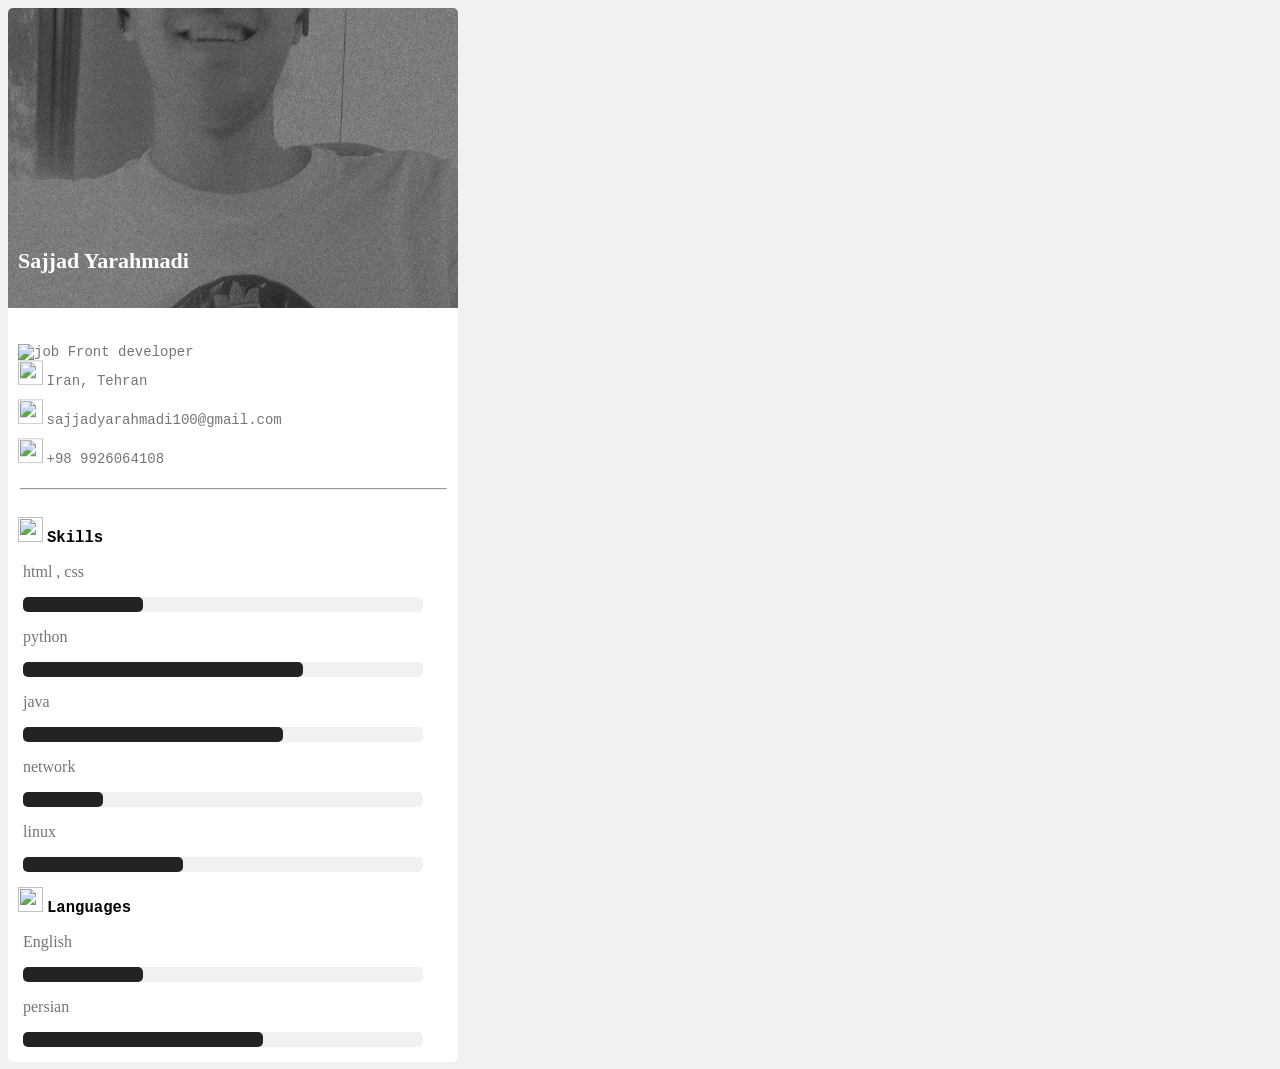
==== index.html @ 77a08354 "Add files via upload" ====
<!DOCTYPE html>
<html lang="en">

<head>
    <meta charset="UTF-8">
    <meta name="viewport" content="width=device-width, initial-scale=1.0">
    <title>CV</title>
    <link rel="stylesheet" href="index.css">

</head>

<body>
    <div class="parent">

        <div class="information">
            <div class="box-1">

                <div class="profile">
                    <img src="photo12914999330.jpg" alt="profile">
                    <div class="profile-text"> Sajjad Yarahmadi</div>
                </div>
                <div class="box-text">
                    <div class="job box-i">
                        <samp>
                            <img src="https://img.icons8.com/?size=100&id=pzy6i0t99Qnt&format=png&color=000000"
                                alt="job" class="icon">
                        </samp>
                        <samp>Front developer</samp>
                    </div>

                    <div class="home box-i">
                        <samp><img src="https://img.icons8.com/?size=100&id=84005&format=png&color=000000" alt=""
                                class="icon"></samp>
                        <samp>Iran, Tehran</samp>
                    </div>

                    <div class="email box-i">
                        <samp><img src="https://img.icons8.com/?size=100&id=12623&format=png&color=000000" alt=""
                                class="icon"></samp>
                        <samp>sajjadyarahmadi100@gmail.com</samp>
                    </div>

                    <div class="number box-i">
                        <samp><img src="https://img.icons8.com/?size=100&id=85059&format=png&color=000000" alt=""
                                class="icon"></samp>
                        <samp>+98 9926064108</samp>
                    </div>
                </div>

            </div>
            <hr>
            <div class="box-2">

                <div class="skill">
                    <samp><img src="https://img.icons8.com/?size=100&id=124036&format=png&color=000000" alt=""
                            class="icon"></samp>
                    <samp>Skills</samp>
                </div>

                <div class="box-2-1">

                    <p>html , css</p>
                    <div class="parent-box-2">
                        <div class="child-box-2-1">

                        </div>
                    </div>

                    <p>python</p>
                    <div class="parent-box-2">
                        <div class="child-box-2-2">

                        </div>
                    </div>

                    <p>java</p>
                    <div class="parent-box-2">
                        <div class="child-box-2-3">

                        </div>
                    </div>

                    <p>network</p>
                    <div class="parent-box-2">
                        <div class="child-box-2-4">

                        </div>
                    </div>

                    <p>linux</p>
                    <div class="parent-box-2">
                        <div class="child-box-2-5">

                        </div>
                    </div>


                </div>


            </div>
            <div class="box-3">
                <div class="Languages">
                    <samp>
                        <img src="https://img.icons8.com/?size=100&id=124036&format=png&color=000000" alt=""
                            class="icon"></samp>

                    <samp>Languages</samp>
                </div>

                <div class="box-3-1">
                    <p>English</p>
                    <div class="parent-box-2">
                        <div class="child-box-3-1">

                        </div>
                    </div>

                    <p>persian</p>
                    <div class="parent-box-2">
                        <div class="child-box-3-2">

                        </div>
                    </div>



                </div>
            </div>

        </div>

    </div>
</body>

</html>
---- index.css ----
.parent {
    display: flex;
}

body {
    background-color: #f1f1f1;
}

.information {
    width: 450px;
    background-color: #ffff;
    box-shadow: 40px;
    align-items: center;
    border-radius: 5px;
}

.profile img {
    width: 450px;
    height: 300px;
    border-radius: 5px 5px 0 0;

}

.profile {
    position: relative;
    display: inline-block;
    width: 450px;
    height: 300px;

}

.profile-text {
    position: relative;
    top: -50%;
    left: 50%;
    transform: translate(-50%, 165%);
    font-size: 22px;
    font-weight: 700;
    color: #ffffff;
    padding: 10px;
    border-radius: 10px;
}

hr{
    color: #eeeeee;
    width: 425px;
    margin-top: -1px;
    margin-bottom: 27px;
}


.icon {
    width: 25px;
    height: 25px;
}

.box-text {
    margin-left: 10px;
}

.box-i {
    position: relative;
    top: -50%;
    left: 50%;
    transform: translate(-50%, -75%);
    color: #757575;
    margin-top: 10px;
    font-size: 14px;
}

.skill>samp ,  .Languages>samp {
    font-size: larger;
}

.skill , .Languages {
    margin: 10px;
    font-weight:600 ;
}

.box-2-1 , .box-3-1 {
    margin: 15px;
}

.box-2-1 p  , .box-3-1 p{
    color: #757575;
}

.parent-box-2 {
    height: 15px;
    width: 400px;
    background-color: #f1f1f1;
    border-radius: 5px;
}

.parent-box-2 div {
    background-color: #242222;
    border-radius: 5px;
    height: 15px;
}

.child-box-2-1 {
    width: 30%;
}

.child-box-2-2 {
    width: 70%;
}

.child-box-2-3 {
    width: 65%;
}

.child-box-2-4 {
    width: 20%;
}

.child-box-2-5 {
    width: 40%;
}

.child-box-3-1{
    width: 30%;
}
.child-box-3-2{
    width: 60%;
}
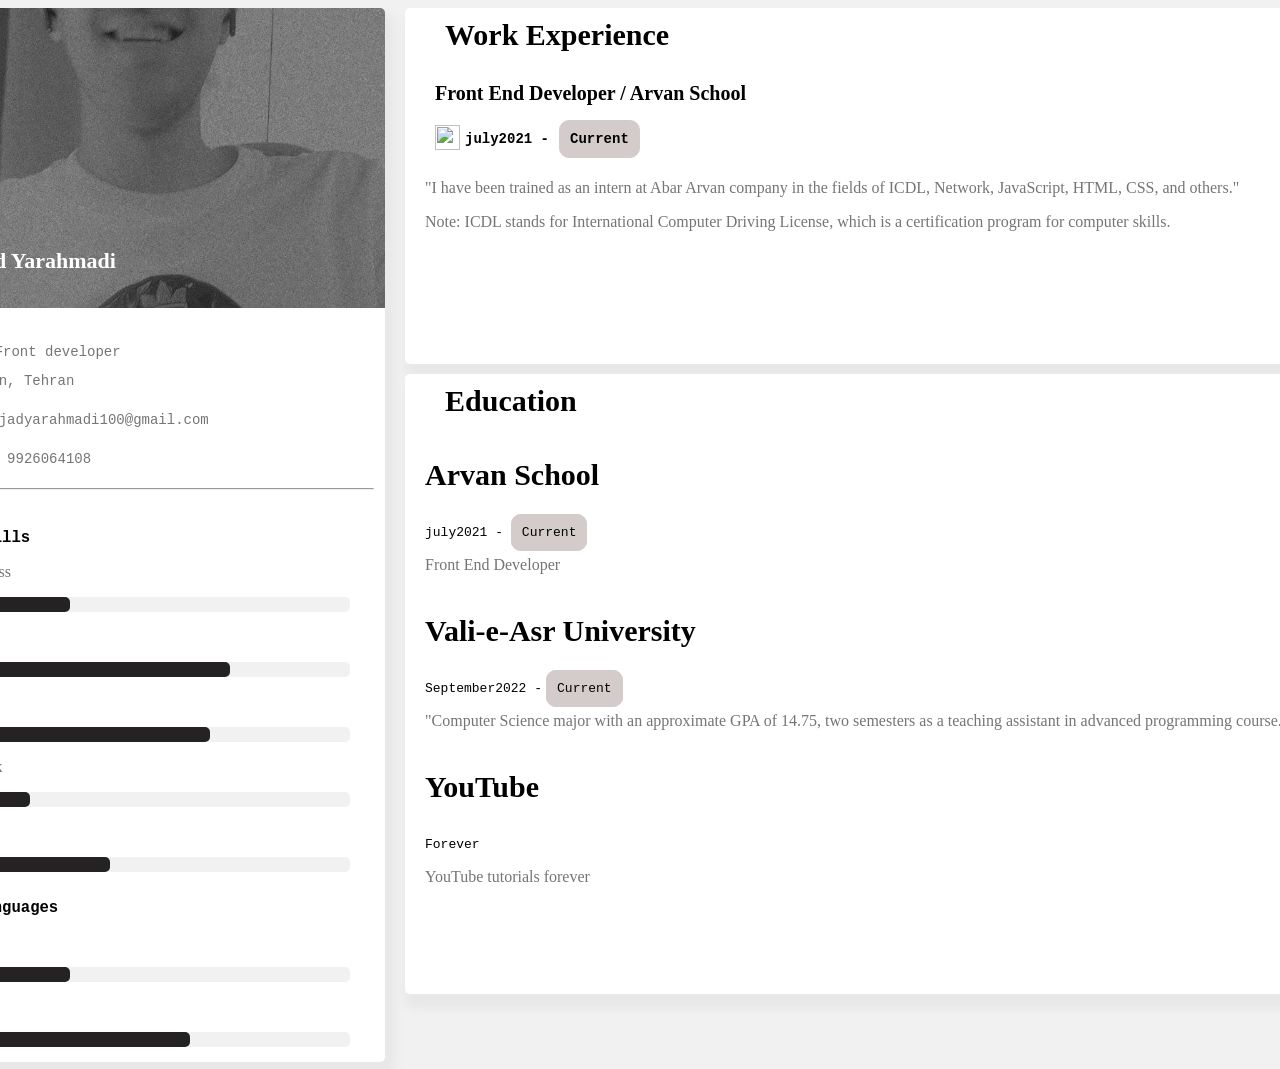
==== commit ffc8c5c3: "Add files via upload" ====
--- a/index.html
+++ b/index.html
@@ -130,6 +130,85 @@
 
         </div>
 
+        <div class="fader">
+            <div class="box-child-1">
+                <div class="Experience">
+                    <div class="Work">
+                        <div>
+                            <img src="https://img.icons8.com/?size=100&id=pR189ppqqdmB&format=png&color=000000"
+                                class="icon-1" alt="">
+                        </div>
+
+                        <div>
+                            Work Experience
+                        </div>
+
+                    </div>
+
+                    <div class="workTitle">
+                        Front End Developer / Arvan School
+                    </div>
+
+                    <div class="time">
+                        <div><img src="https://img.icons8.com/?size=100&id=10053&format=png&color=000000" class="icon"
+                                alt="">
+                        </div>
+                        <samp>july2021 - </samp>
+                        <samp class="border">Current</samp>
+                    </div>
+
+                    <div class="bio">
+                        <p>"I have been trained as an intern at Abar Arvan company in the fields of ICDL, Network,
+                            JavaScript, HTML, CSS, and others."
+                        </p>
+                        <p>
+                            Note: ICDL stands for International Computer Driving License, which is a certification
+                            program
+                            for computer skills.
+                        </p>
+
+                    </div>
+                </div>
+
+
+            </div>
+
+            <div class="box-child-2">
+                <div class="class">
+                    <div class="Education">
+                        <div>
+                            <img src="https://img.icons8.com/?size=100&id=124036&format=png&color=000000" class="icon-1"
+                                alt="">
+                        </div>
+                        <div>Education</div>
+                    </div>
+
+                    <div class="arvan school">
+                        <div>Arvan School</div>
+                        <samp>july2021 - </samp>
+                        <samp class="border">Current</samp>
+                        <p class="bio">Front End Developer</p>
+                    </div>
+
+                    <div class="University school">
+                        <div>Vali-e-Asr University</div>
+                        <samp>September2022 -</samp>
+                        <samp class="border">Current</samp>
+                        <p class="bio">"Computer Science major with an approximate GPA of 14.75, two semesters as a
+                            teaching
+                            assistant in advanced programming course."</p>
+                    </div>
+
+                    <div class="youtube school">
+                        <div>YouTube</div>
+                        <samp>Forever</samp>
+                        <p class="bio">YouTube tutorials forever</p>
+                    </div>
+                </div>
+
+            </div>
+        </div>
+
     </div>
 </body>
 
--- a/index.css
+++ b/index.css
@@ -1,5 +1,6 @@
 .parent {
     display: flex;
+    justify-content: center;
 }
 
 body {
@@ -9,7 +10,7 @@
 .information {
     width: 450px;
     background-color: #ffff;
-    box-shadow: 40px;
+    box-shadow: 5px 10px 10px 5px #e9e8e8;
     align-items: center;
     border-radius: 5px;
 }
@@ -41,7 +42,7 @@
     border-radius: 10px;
 }
 
-hr{
+hr {
     color: #eeeeee;
     width: 425px;
     margin-top: -1px;
@@ -68,20 +69,24 @@
     font-size: 14px;
 }
 
-.skill>samp ,  .Languages>samp {
+.skill>samp,
+.Languages>samp {
     font-size: larger;
 }
 
-.skill , .Languages {
+.skill,
+.Languages {
     margin: 10px;
-    font-weight:600 ;
-}
-
-.box-2-1 , .box-3-1 {
+    font-weight: 600;
+}
+
+.box-2-1,
+.box-3-1 {
     margin: 15px;
 }
 
-.box-2-1 p  , .box-3-1 p{
+.box-2-1 p,
+.box-3-1 p {
     color: #757575;
 }
 
@@ -118,10 +123,83 @@
     width: 40%;
 }
 
-.child-box-3-1{
+.child-box-3-1 {
     width: 30%;
 }
-.child-box-3-2{
+
+.child-box-3-2 {
     width: 60%;
 }
 
+.fader {}
+
+.box-child-1,
+.box-child-2 {
+    width: 910px;
+    height: 336px;
+    background-color: #ffff;
+    margin: 0 10px 10px 20px;
+    box-shadow: 5px 10px 10px 5px #e9e8e8;
+    padding: 10px;
+    border-radius: 5px;
+}
+
+.box-child-2 {
+    height: 600px;
+}
+
+.Work,
+.Education,
+.school div {
+    display: flex;
+    font-size: 30px;
+    font-weight: 700;
+    margin-bottom: 30px;
+    align-items: center;
+}
+
+.workTitle {
+    font-size: 20px;
+    font-weight: 600;
+    margin-bottom: 15px;
+    margin: 10px;
+
+}
+
+.time  {
+    font-size: 14px;
+    font-weight: 600;
+    margin: 10px;
+    align-items: center;
+    display: flex;
+}
+
+.time samp {
+    margin: 5px;
+}
+
+.border {
+    border: solid 0.5px #d4cbcb;
+    background-color: #d4cbcb;
+    border-radius: 10px;
+    padding: 10px;
+}
+
+.bio {
+    color: #757575;
+    margin-bottom: 10px;
+}
+
+.icon-1 {
+    width: 60px;
+    margin-right: 20px;
+}
+
+.class,
+.Experience {
+    margin-left: 10px;
+}
+
+.school{
+    margin-top: 40px;
+}
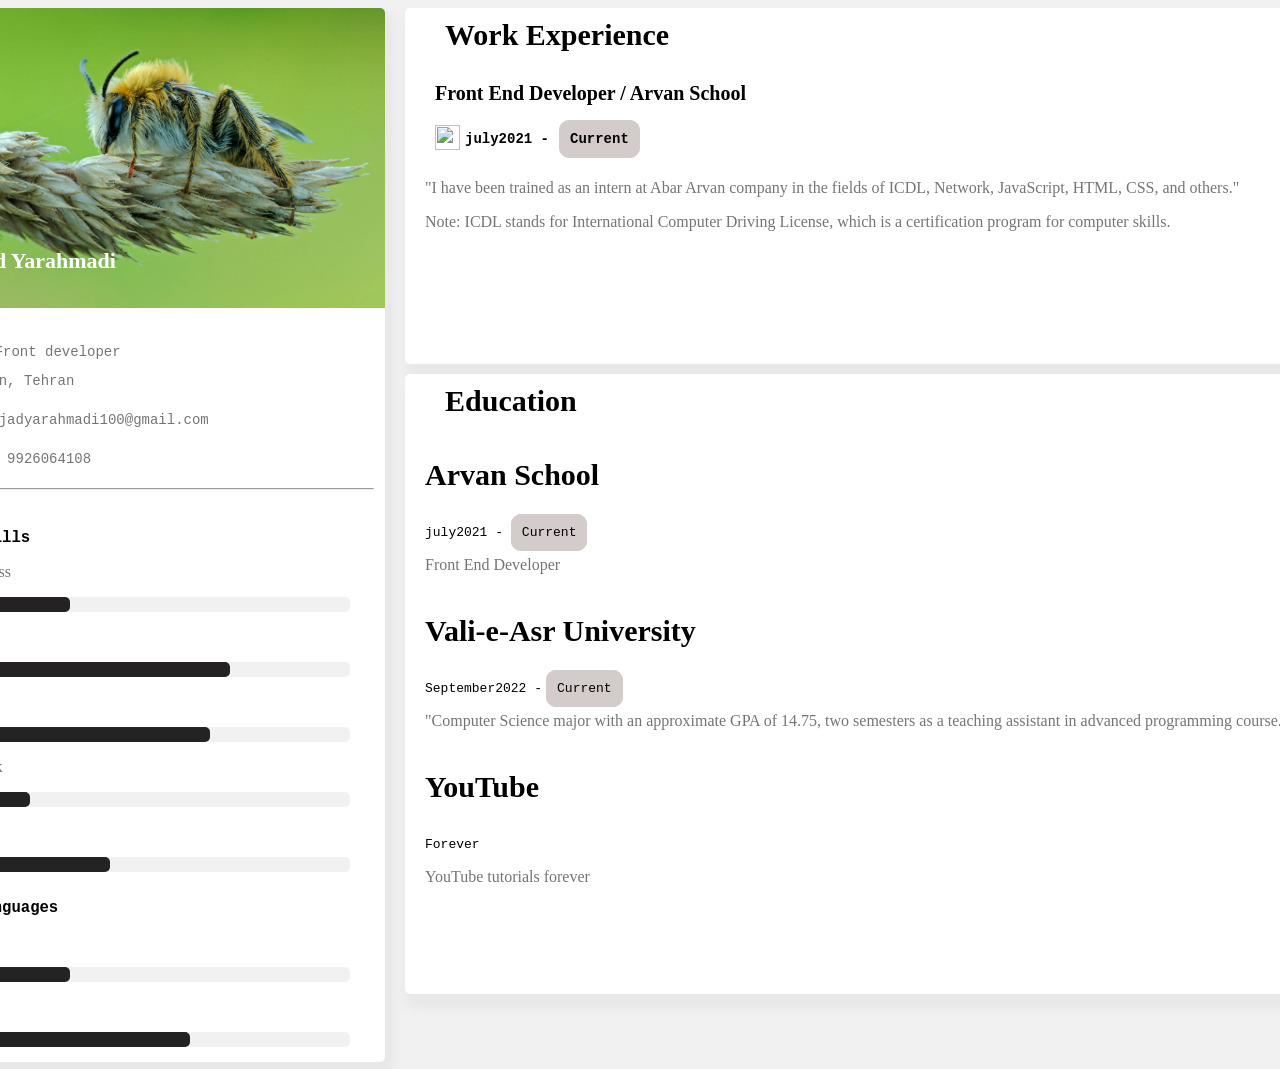
==== commit af4e030c: "Update index.html" ====
--- a/index.html
+++ b/index.html
@@ -16,7 +16,7 @@
             <div class="box-1">
 
                 <div class="profile">
-                    <img src="photo12914999330.jpg" alt="profile">
+                    <img src="photo12914999330.jpeg" alt="profile">
                     <div class="profile-text"> Sajjad Yarahmadi</div>
                 </div>
                 <div class="box-text">
@@ -212,4 +212,4 @@
     </div>
 </body>
 
-</html>+</html>
--- a/index.css
+++ b/index.css
@@ -16,7 +16,7 @@
 }
 
 .profile img {
-    width: 450px;
+    width: 100%;
     height: 300px;
     border-radius: 5px 5px 0 0;
 
@@ -166,7 +166,7 @@
 
 }
 
-.time  {
+.time {
     font-size: 14px;
     font-weight: 600;
     margin: 10px;
@@ -200,6 +200,43 @@
     margin-left: 10px;
 }
 
-.school{
+.school {
     margin-top: 40px;
+}
+
+@media screen and (max-width:400px) {
+    .parent {
+        display: block;
+        
+    }
+
+    .box-child-1,
+    .box-child-2 {
+        width: 400px;
+        height: 336px;
+        background-color: #ffff;
+        box-shadow: 5px 10px 10px 5px #e9e8e8;
+        border-radius: 5px;
+    }
+
+    .information{
+        display: block;
+        height: 1085px;
+        margin-bottom: 10px;
+        margin-left: 20px;
+        width: 420px;
+
+    }
+
+    .box-child-2{
+        height: 600px;
+    }
+
+    .profile img {
+        width: 420px;
+        height: 300px;
+        border-radius: 5px 5px 0 0;
+    
+    }
+
 }
